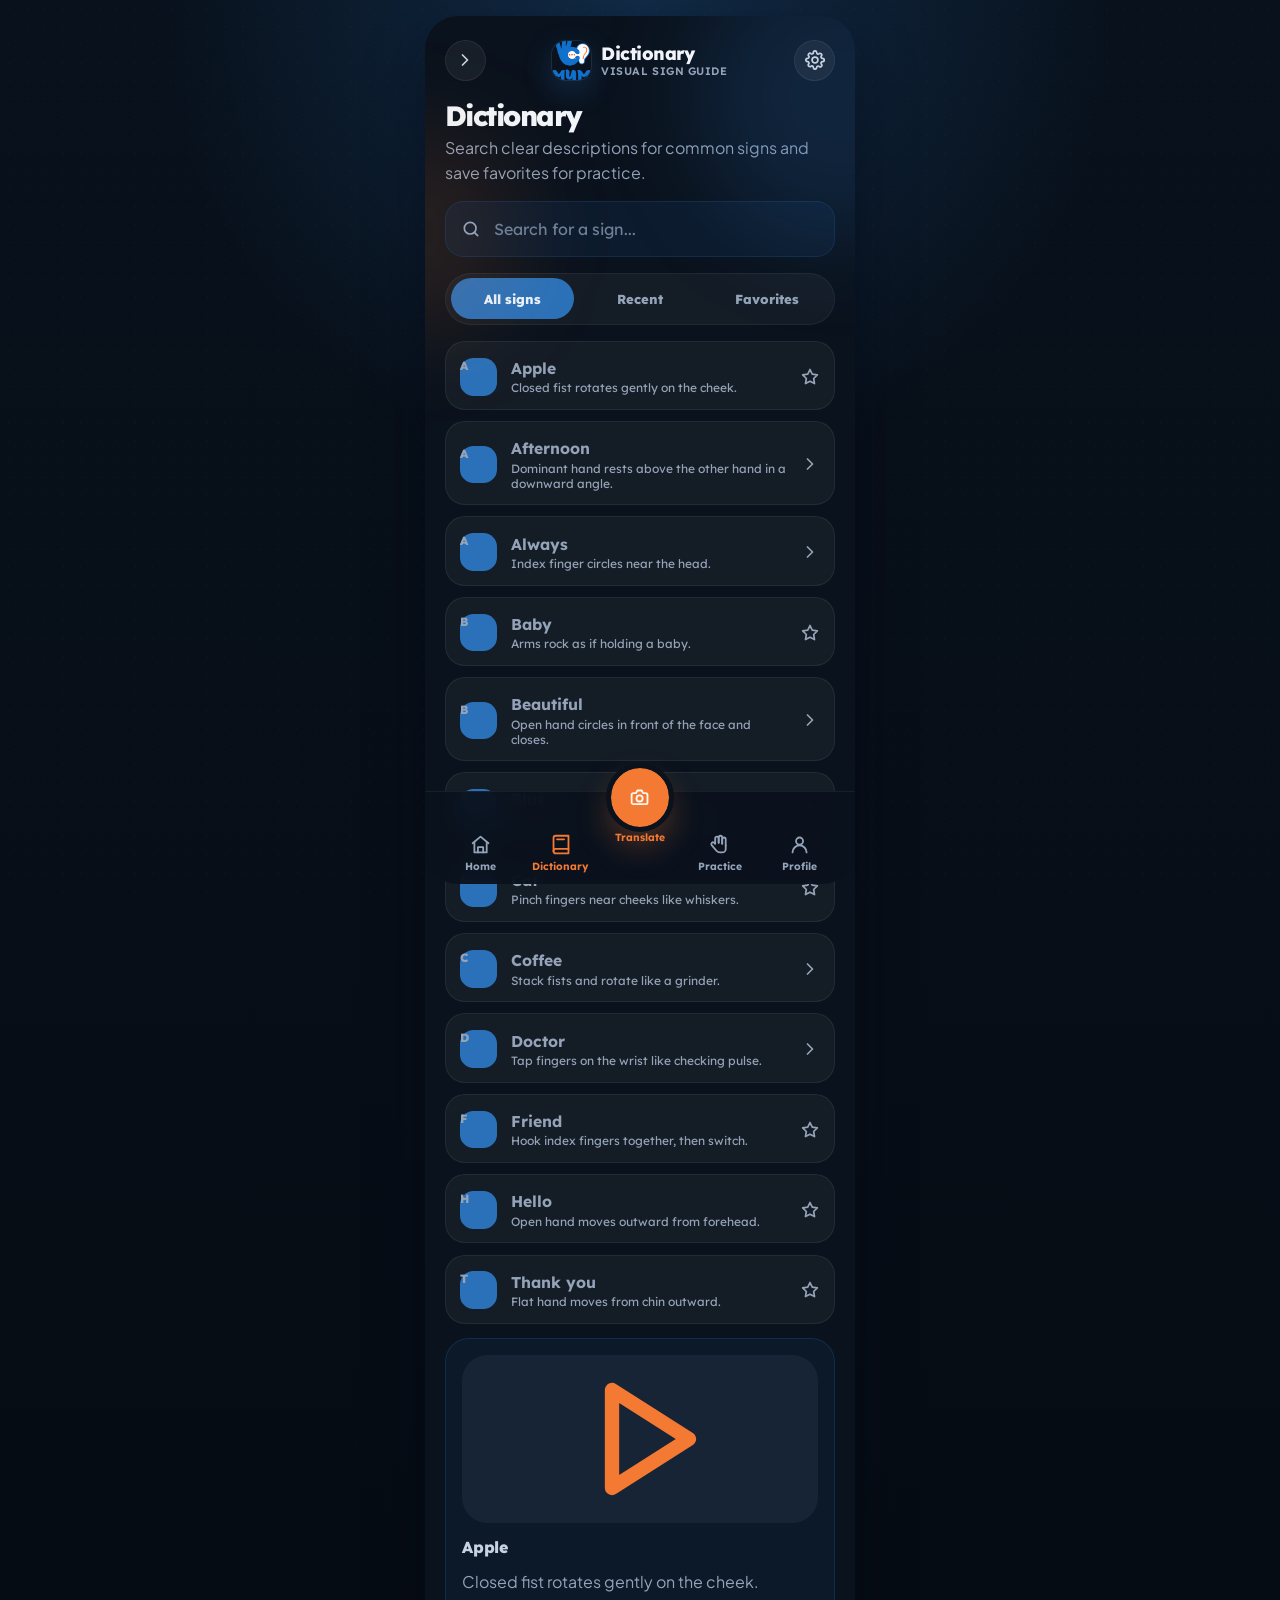
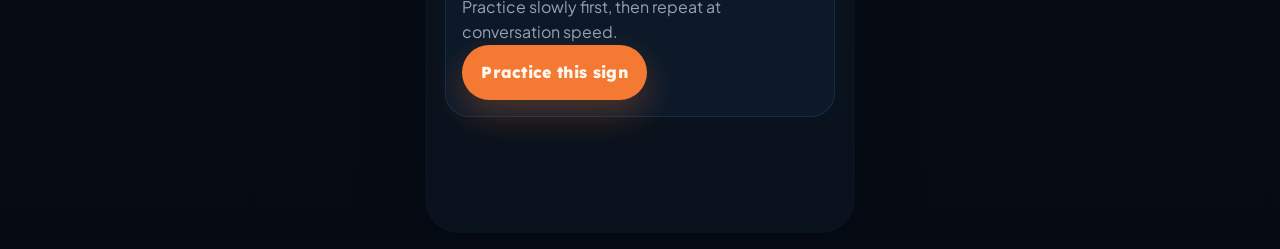
==== dectionery.html @ 2fac86c6 "init" ====
<!DOCTYPE html><html lang="en"><head><meta charset="UTF-8"><meta name="viewport" content="width=device-width, initial-scale=1.0"><title>Dictionary - MyM</title><meta http-equiv="refresh" content="0; url=index.html#dictionary"><script>location.replace('index.html#dictionary')</script></head><body><a href="index.html#dictionary">Open Dictionary</a></body></html>
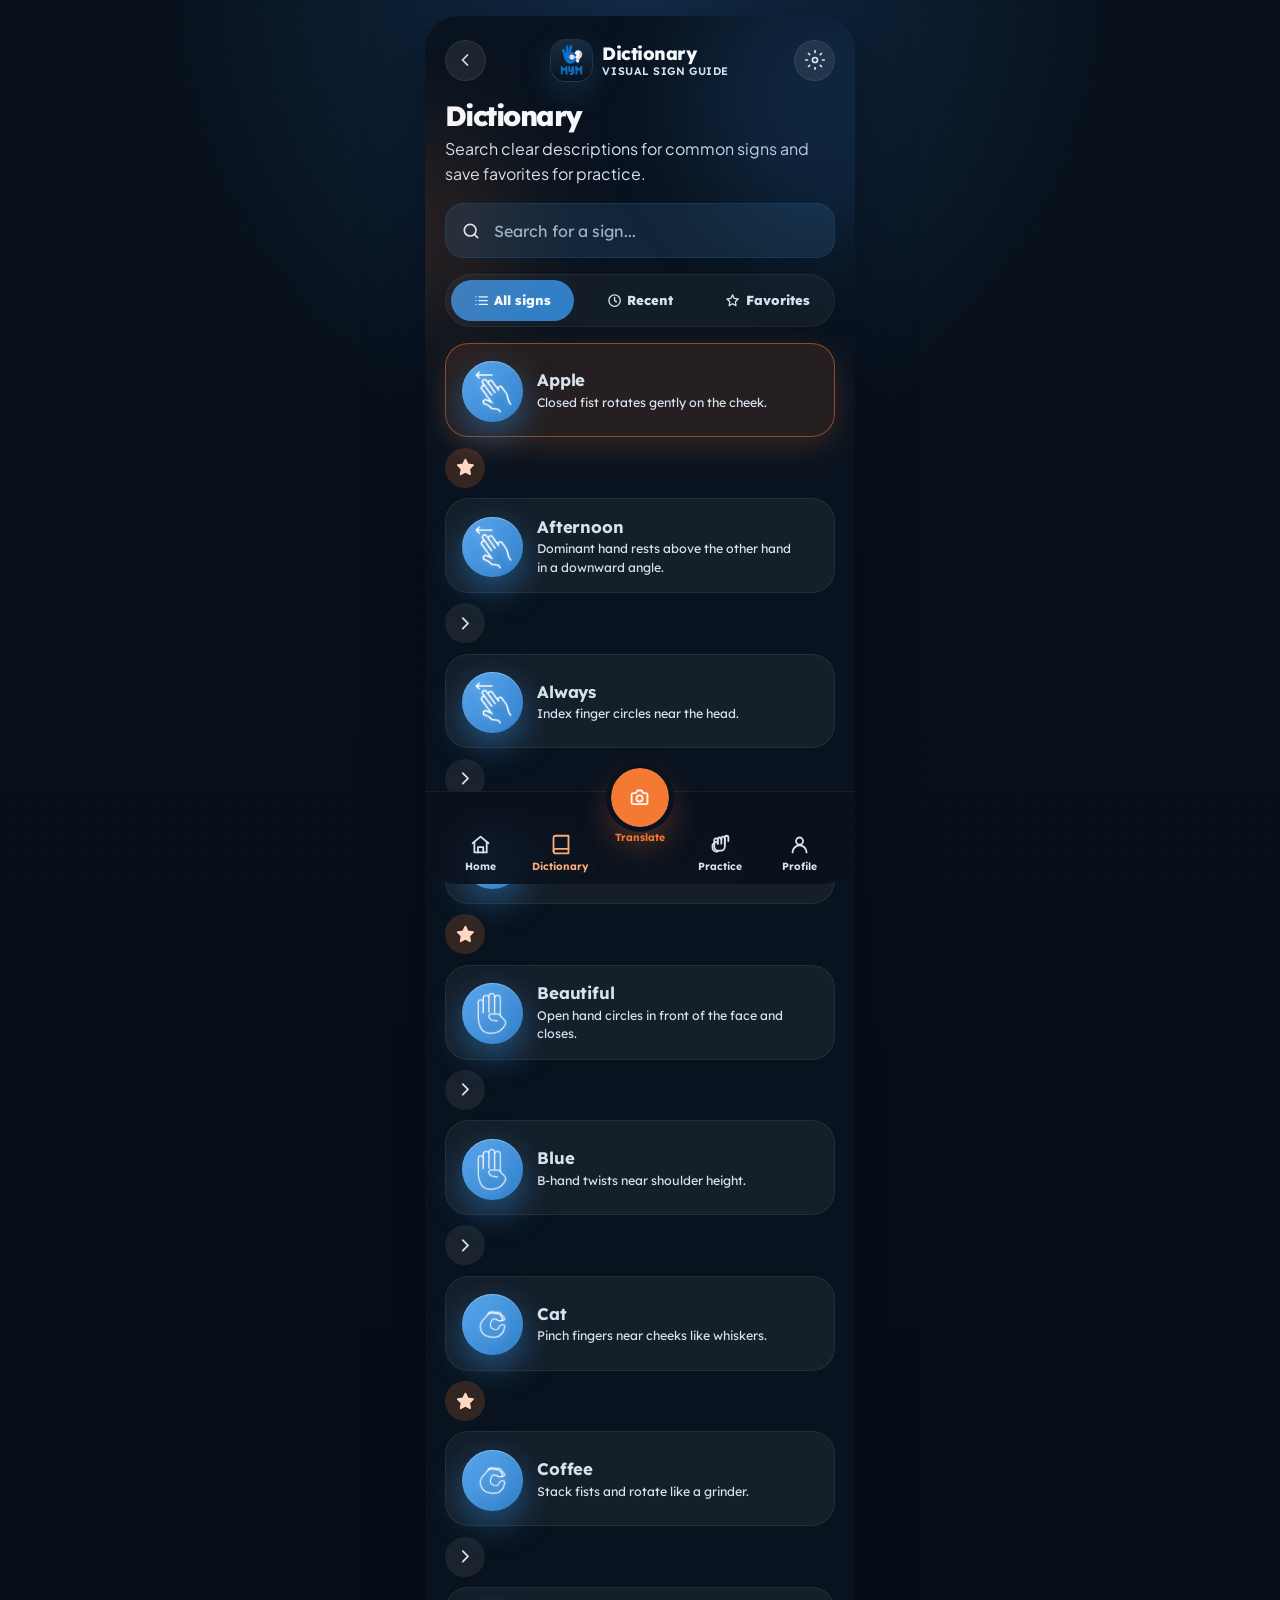
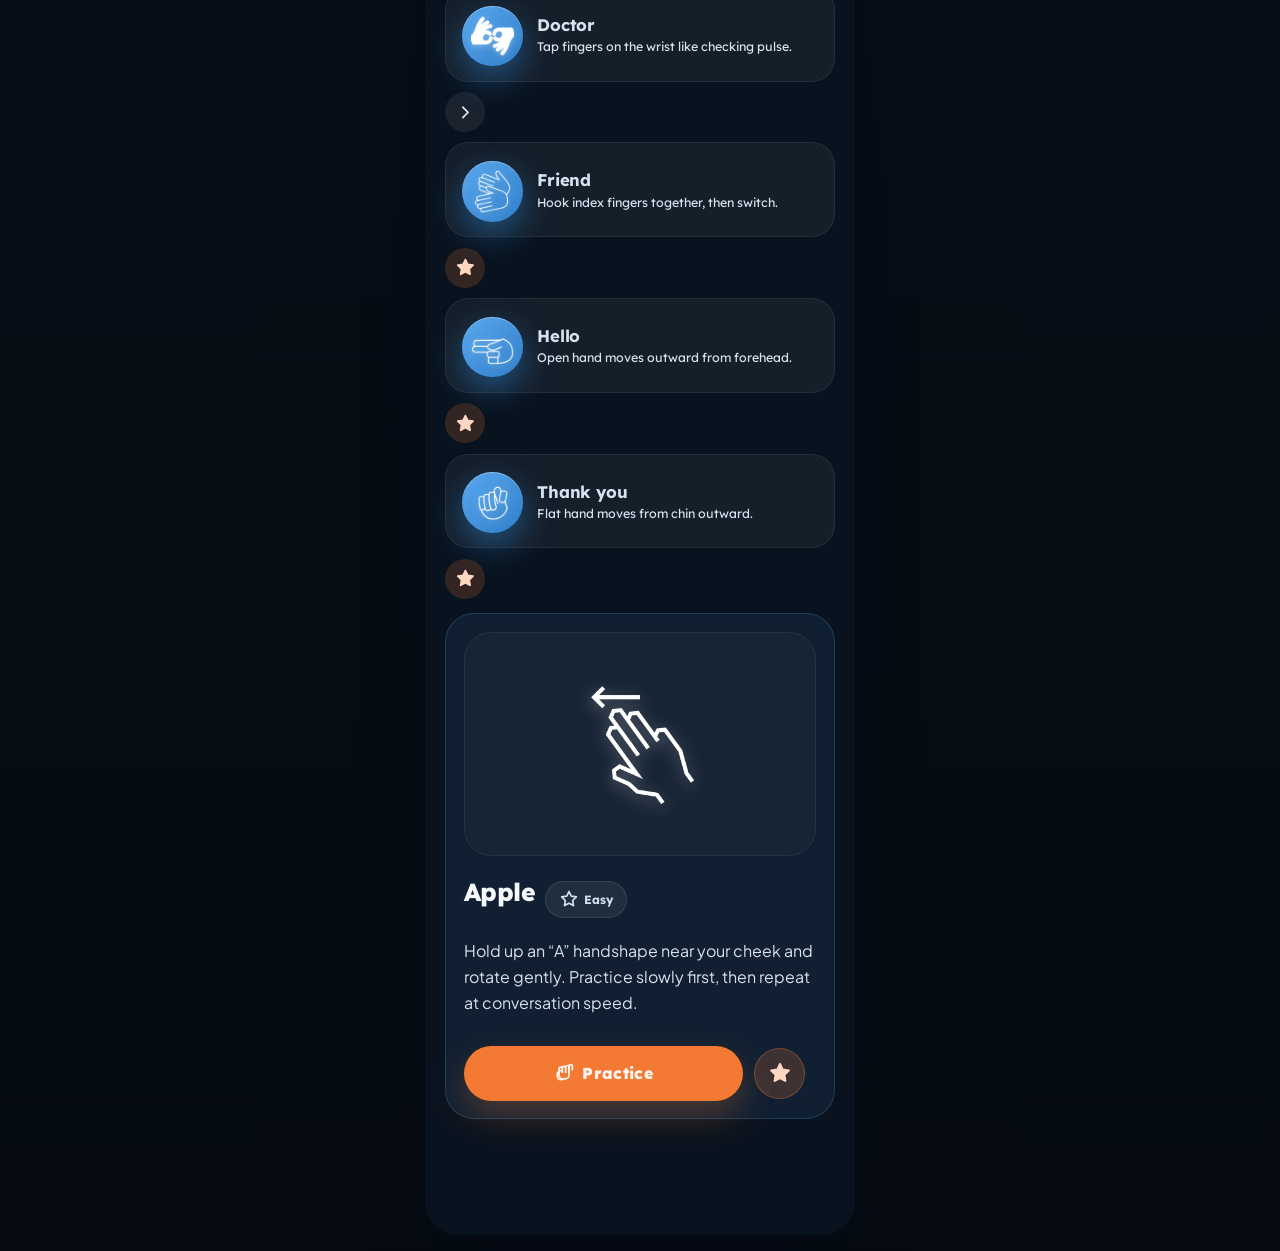
==== commit b16077ad: "get the new icons" ====
--- a/dectionery.html
+++ b/dectionery.html
@@ -1 +1,14 @@
-<!DOCTYPE html><html lang="en"><head><meta charset="UTF-8"><meta name="viewport" content="width=device-width, initial-scale=1.0"><title>Dictionary - MyM</title><meta http-equiv="refresh" content="0; url=index.html#dictionary"><script>location.replace('index.html#dictionary')</script></head><body><a href="index.html#dictionary">Open Dictionary</a></body></html>
+<!DOCTYPE html>
+<html lang="en">
+
+<head>
+    <meta charset="UTF-8">
+    <meta name="viewport" content="width=device-width, initial-scale=1.0">
+    <title>Dictionary - MyM</title>
+    <meta http-equiv="refresh" content="0; url=index.html#dictionary">
+    <script>location.replace('index.html#dictionary')</script>
+</head>
+
+<body><a href="index.html#dictionary">Open Dictionary</a></body>
+
+</html>
